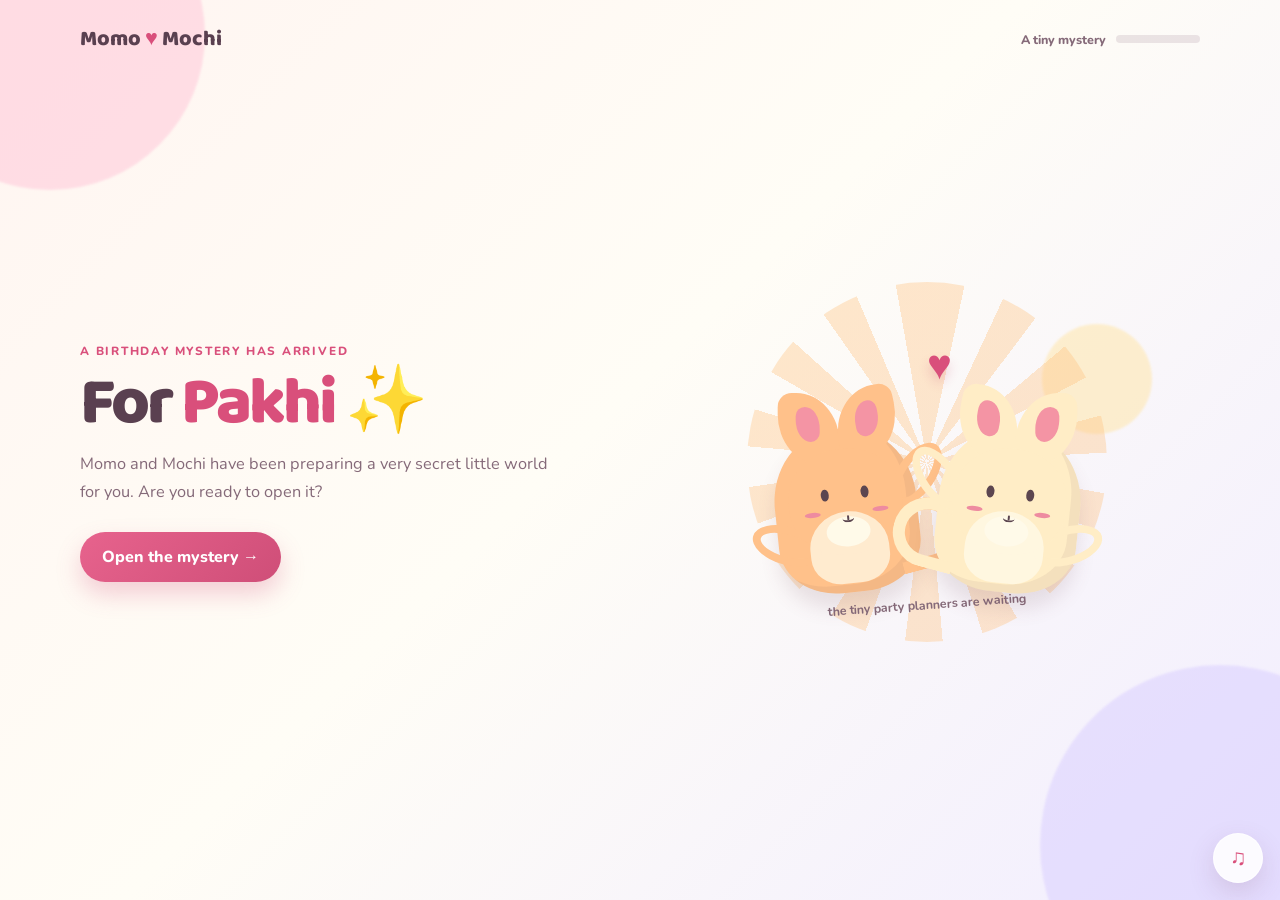
==== index.html @ 1a2eac7f "Add files via upload" ====
<!doctype html>
<html lang="en">
  <head>
    <meta charset="UTF-8" />
    <meta name="viewport" content="width=device-width, initial-scale=1.0" />
    <meta name="description" content="An interactive birthday surprise." />
    <meta name="theme-color" content="#ff93b5" />
    <title>A Birthday Mystery</title>
    <link rel="preconnect" href="https://fonts.googleapis.com" />
    <link rel="preconnect" href="https://fonts.gstatic.com" crossorigin />
    <link
      href="https://fonts.googleapis.com/css2?family=Baloo+2:wght@500;600;700;800&family=Nunito:wght@400;600;700;800&display=swap"
      rel="stylesheet"
    />
    <link rel="stylesheet" href="style.css" />
  </head>
  <body>
    <!--
      Add your own MP3 at assets/music/birthday-song.mp3.
      The music does not auto-play until the first button press, which keeps it
      compatible with mobile browsers and GitHub Pages.
    -->
    <audio id="birthdayMusic" loop preload="metadata">
      <source id="musicSource" src="assets/music/birthday-song.mp3" type="audio/mpeg" />
    </audio>

    <div class="falling-layer" id="fallingLayer" aria-hidden="true"></div>
    <div class="burst-layer" id="burstLayer" aria-hidden="true"></div>

    <button class="sound-button" id="soundButton" type="button" aria-label="Play background music" title="Music">
      <span aria-hidden="true">♫</span>
    </button>

    <main class="birthday-app" id="birthdayApp">
      <div class="background-shape shape-one" aria-hidden="true"></div>
      <div class="background-shape shape-two" aria-hidden="true"></div>
      <div class="background-shape shape-three" aria-hidden="true"></div>

      <header class="topbar">
        <a class="brand" href="#start" data-go="start" aria-label="Back to the first page">
          Momo <span>♥</span> Mochi
        </a>
        <div class="progress" aria-label="Birthday surprise progress">
          <span id="progressText">A tiny mystery</span>
          <span class="progress-track"><span id="progressFill"></span></span>
        </div>
      </header>

      <!-- START -->
      <section class="screen is-active" id="start" data-step="0" aria-labelledby="startTitle">
        <div class="copy-block">
          <p class="eyebrow">A birthday mystery has arrived</p>
          <h1 id="startTitle">For <span data-partner-name>my favourite person</span> ✨</h1>
          <p>
            Momo and Mochi have been preparing a very secret little world for you.
            Are you ready to open it?
          </p>
          <button class="primary-button" type="button" data-go="lock">
            Open the mystery <span aria-hidden="true">→</span>
          </button>
        </div>
        <div class="scene start-scene">
          <div class="character-stage" data-character="wave" aria-hidden="true"></div>
          <span class="scene-label">the tiny party planners are waiting</span>
        </div>
      </section>

      <!-- PASSCODE -->
      <section class="screen" id="lock" data-step="1" hidden aria-labelledby="lockTitle">
        <div class="copy-block center-copy">
          <p class="eyebrow">First little challenge</p>
          <h2 id="lockTitle">The secret door is locked 🔐</h2>
          <p>Enter the special number that only you should know.</p>

          <label class="sr-only" for="passcodeInput">Secret passcode</label>
          <input
            class="passcode-input"
            id="passcodeInput"
            type="password"
            inputmode="numeric"
            autocomplete="off"
            maxlength="8"
            aria-describedby="passcodeHint passcodeMessage"
            placeholder="• • • •"
          />
          <p class="hint" id="passcodeHint">Hint: choose something sweet, not easy to guess.</p>

          <div class="keypad" aria-label="Passcode keypad">
            <button type="button" data-key="1">1</button><button type="button" data-key="2">2</button><button type="button" data-key="3">3</button>
            <button type="button" data-key="4">4</button><button type="button" data-key="5">5</button><button type="button" data-key="6">6</button>
            <button type="button" data-key="7">7</button><button type="button" data-key="8">8</button><button type="button" data-key="9">9</button>
            <button type="button" data-key="back" aria-label="Remove last digit">⌫</button><button type="button" data-key="0">0</button><button type="button" id="unlockButton" class="key-confirm" aria-label="Unlock">♥</button>
          </div>
          <p class="status-message" id="passcodeMessage" aria-live="polite"></p>
        </div>
        <div class="scene lock-scene">
          <div class="lock-illustration" aria-hidden="true">🔒</div>
          <div class="character-stage" data-character="think" aria-hidden="true"></div>
        </div>
      </section>

      <!-- WRONG PASSCODE -->
      <section class="screen" id="wrong-code" data-step="1" hidden aria-labelledby="wrongTitle">
        <div class="copy-block center-copy">
          <p class="eyebrow">Uh-oh</p>
          <h2 id="wrongTitle">That door made a tiny “nope” 🥺</h2>
          <p>Even the cake is worried. Try the number that has a special meaning for us.</p>
          <button class="primary-button" type="button" data-go="lock">Try again <span aria-hidden="true">↻</span></button>
        </div>
        <div class="scene"><div class="character-stage" data-character="sad" aria-hidden="true"></div></div>
      </section>

      <!-- YES / NO -->
      <section class="screen" id="question" data-step="2" hidden aria-labelledby="questionTitle">
        <div class="copy-block">
          <p class="eyebrow">Door unlocked!</p>
          <h2 id="questionTitle">There is a surprise behind the next cloud…</h2>
          <p>Do you really, really want to see it?</p>
          <div class="button-row">
            <button class="primary-button" type="button" data-go="envelopes">Yes, show me! 💕</button>
            <button class="secondary-button" type="button" data-go="nope">No 🙈</button>
          </div>
        </div>
        <div class="scene"><div class="character-stage" data-character="excited" aria-hidden="true"></div></div>
      </section>

      <!-- NO DETOUR -->
      <section class="screen" id="nope" data-step="2" hidden aria-labelledby="nopeTitle">
        <div class="copy-block center-copy">
          <p class="eyebrow">Wrong answer, cutie</p>
          <h2 id="nopeTitle">Mochi is asking very politely… 🥺</h2>
          <p>Could you go back and press “Yes”? The mystery gets shy when you say no.</p>
          <button class="primary-button" type="button" data-go="question">Okay okay, YES 💗</button>
        </div>
        <div class="scene"><div class="character-stage" data-character="please" aria-hidden="true"></div></div>
      </section>

      <!-- ENVELOPES -->
      <section class="screen" id="envelopes" data-step="3" hidden aria-labelledby="envelopeTitle">
        <div class="copy-block">
          <p class="eyebrow">Mystery number one</p>
          <h2 id="envelopeTitle">Pick a tiny love note 💌</h2>
          <p>One of these envelopes is waiting to whisper something sweet.</p>
          <div class="envelope-choices" id="envelopeChoices">
            <button class="envelope-button" type="button" data-note="0" aria-label="Open pink envelope">💌</button>
            <button class="envelope-button" type="button" data-note="1" aria-label="Open yellow envelope">💛</button>
            <button class="envelope-button" type="button" data-note="2" aria-label="Open purple envelope">💜</button>
          </div>
          <div class="note-reveal" id="noteReveal" aria-live="polite">
            <p>Choose an envelope, birthday girl.</p>
          </div>
          <button class="primary-button continue-button" id="envelopeNext" type="button" data-go="memories" hidden>
            Find the next clue <span aria-hidden="true">→</span>
          </button>
        </div>
        <div class="scene"><div class="character-stage" data-character="letter" aria-hidden="true"></div></div>
      </section>

      <!-- MEMORY GAME -->
      <section class="screen" id="memories" data-step="4" hidden aria-labelledby="memoryTitle">
        <div class="copy-block">
          <p class="eyebrow">Mystery number two</p>
          <h2 id="memoryTitle">Collect the three floating hearts</h2>
          <p>They each hold a little reason why you are so loved. Tap every heart.</p>
          <div class="heart-game" id="heartGame" aria-live="polite">
            <button class="memory-heart heart-a" type="button" data-memory="0" aria-label="Reveal memory one">♥</button>
            <button class="memory-heart heart-b" type="button" data-memory="1" aria-label="Reveal memory two">♥</button>
            <button class="memory-heart heart-c" type="button" data-memory="2" aria-label="Reveal memory three">♥</button>
          </div>
          <p class="status-message" id="memoryMessage">0 of 3 hearts collected</p>
          <button class="primary-button continue-button" id="memoryNext" type="button" data-go="wish" disabled>
            One last mystery <span aria-hidden="true">→</span>
          </button>
        </div>
        <div class="scene"><div class="character-stage" data-character="love" aria-hidden="true"></div></div>
      </section>

      <!-- CANDLE -->
      <section class="screen" id="wish" data-step="5" hidden aria-labelledby="wishTitle">
        <div class="copy-block">
          <p class="eyebrow">The final mystery</p>
          <h2 id="wishTitle">Make the prettiest wish ✨</h2>
          <p>Close your eyes for a second, wish for something beautiful, then blow out the candle.</p>
          <button class="primary-button" id="blowButton" type="button">Blow the candle <span aria-hidden="true">💨</span></button>
          <p class="status-message" id="wishMessage" aria-live="polite"></p>
        </div>
        <div class="scene cake-scene">
          <div class="birthday-cake" id="birthdayCake" aria-label="A birthday cake with a lit candle" role="img">
            <span class="flame"></span><span class="candle"></span><span class="cake-icing"></span><span class="cake-top"></span><span class="cake-bottom"></span><span class="cake-plate"></span>
          </div>
          <div class="character-stage cake-characters" data-character="cheer" aria-hidden="true"></div>
        </div>
      </section>

      <!-- FINALE AND PHOTOS -->
      <section class="screen" id="finale" data-step="6" hidden aria-labelledby="finaleTitle">
        <div class="copy-block center-copy final-copy">
          <p class="eyebrow">Happy birthday, <span data-partner-name>love</span>!</p>
          <h2 id="finaleTitle">You are my favourite kind of magic. 🎂</h2>
          <p data-final-message>May you always find happiness in the little things, courage when life gets difficult, and plenty of moments that make you smile.</p>
          <div class="photo-gallery" id="photoGallery" aria-label="Your memories together">
            <figure class="photo-card"><img data-photo="0" alt="A favourite memory" /><figcaption>our little world</figcaption></figure>
            <figure class="photo-card"><img data-photo="1" alt="A favourite memory" /><figcaption>you make me smile</figcaption></figure>
            <figure class="photo-card"><img data-photo="2" alt="A favourite memory" /><figcaption>more adventures</figcaption></figure>
            <figure class="photo-card"><img data-photo="3" alt="A favourite memory" /><figcaption>just us</figcaption></figure>
            <figure class="photo-card"><img data-photo="4" alt="A favourite memory" /><figcaption>forever favourite</figcaption></figure>
            <figure class="photo-card"><img data-photo="5" alt="A favourite memory" /><figcaption>one more hug</figcaption></figure>
          </div>
          <p class="signature">Made with a whole lot of love,<br /><strong data-your-name>Your Name</strong> ♥</p>
          <button class="secondary-button replay-button" id="replayButton" type="button">Replay the surprise ↻</button>
        </div>
        <div class="scene finale-scene"><div class="character-stage" data-character="celebrate" aria-hidden="true"></div></div>
      </section>
    </main>

    <noscript>This birthday surprise needs JavaScript turned on for its buttons and mysteries.</noscript>
    <script src="script.js"></script>
  </body>
</html>
---- style.css ----
:root {
  --ink: #5a4050;
  --muted: #856a79;
  --pink: #f2749b;
  --pink-dark: #d94f7b;
  --pink-soft: #ffe1eb;
  --peach: #ffc58d;
  --cream: #fff0cb;
  --lavender: #ddd1ff;
  --yellow: #ffe18e;
  --paper: #fffdf7;
  --shadow: 0 22px 60px rgba(125, 70, 94, 0.16);
}

* { box-sizing: border-box; }
html { scroll-behavior: smooth; }
body {
  min-width: 320px;
  min-height: 100vh;
  margin: 0;
  overflow-x: hidden;
  color: var(--ink);
  background: #fff5f4;
  font-family: "Nunito", Arial, sans-serif;
}
button, input { font: inherit; }
button { -webkit-tap-highlight-color: transparent; }
button:focus-visible, a:focus-visible, input:focus-visible {
  outline: 3px solid #6d5487;
  outline-offset: 4px;
}

.sr-only {
  position: absolute;
  width: 1px;
  height: 1px;
  padding: 0;
  overflow: hidden;
  clip: rect(0, 0, 0, 0);
  white-space: nowrap;
  border: 0;
}

.birthday-app {
  position: relative;
  min-height: 100vh;
  overflow: hidden;
  background: linear-gradient(135deg, #fff5f1 0%, #fffdf6 47%, #f1edff 100%);
}

.background-shape {
  position: absolute;
  z-index: 0;
  border-radius: 50%;
  opacity: 0.52;
  filter: blur(1px);
  pointer-events: none;
}
.shape-one { top: -120px; left: -105px; width: 310px; height: 310px; background: #ffc6d8; }
.shape-two { right: -120px; bottom: -125px; width: 360px; height: 360px; background: #d9ceff; }
.shape-three { top: 36%; right: 10%; width: 110px; height: 110px; background: #ffe5a7; }

.topbar {
  position: relative;
  z-index: 4;
  display: flex;
  align-items: center;
  justify-content: space-between;
  width: min(1120px, calc(100% - 40px));
  margin: 0 auto;
  padding: 22px 0;
}
.brand {
  color: var(--ink);
  font-family: "Baloo 2", cursive;
  font-size: 1.35rem;
  font-weight: 800;
  text-decoration: none;
}
.brand span { color: var(--pink-dark); }
.progress { display: flex; align-items: center; gap: 10px; color: var(--muted); font-size: 0.78rem; font-weight: 800; }
.progress-track { display: block; width: 84px; height: 8px; overflow: hidden; border-radius: 999px; background: rgba(122, 82, 105, 0.14); }
.progress-track span { display: block; width: 0; height: 100%; border-radius: inherit; background: linear-gradient(90deg, var(--pink), #f6b274); transition: width 450ms ease; }

.screen {
  position: relative;
  z-index: 1;
  display: grid;
  grid-template-columns: minmax(280px, 0.94fr) minmax(300px, 1.06fr);
  align-items: center;
  gap: clamp(22px, 7vw, 100px);
  width: min(1120px, calc(100% - 40px));
  min-height: calc(100vh - 84px);
  margin: 0 auto;
  padding: 24px 0 72px;
}
.screen[hidden] { display: none; }
.screen.is-active { animation: rise-in 500ms ease both; }

.copy-block { max-width: 540px; }
.center-copy { text-align: center; justify-self: center; }
.center-copy > p { margin-right: auto; margin-left: auto; }
.eyebrow {
  margin: 0 0 9px;
  color: var(--pink-dark);
  font-size: 0.74rem;
  font-weight: 800;
  letter-spacing: 0.15em;
  text-transform: uppercase;
}
h1, h2 {
  margin: 0 0 15px;
  color: var(--ink);
  font-family: "Baloo 2", cursive;
  font-size: clamp(2.55rem, 5.2vw, 4.75rem);
  font-weight: 800;
  letter-spacing: -0.045em;
  line-height: 0.98;
}
h1 span, h2 span { color: var(--pink-dark); }
p { max-width: 510px; margin: 0; color: var(--muted); font-size: 1.02rem; line-height: 1.68; }

.primary-button, .secondary-button {
  margin-top: 26px;
  padding: 14px 22px;
  border: 0;
  border-radius: 999px;
  cursor: pointer;
  font-weight: 800;
  transition: transform 180ms ease, box-shadow 180ms ease, background 180ms ease;
}
.primary-button { color: #fff; background: linear-gradient(135deg, #e7638d, #cf4e78); box-shadow: 0 12px 24px rgba(209, 77, 118, 0.26); }
.primary-button:hover:not(:disabled) { transform: translateY(-3px) rotate(-1deg); box-shadow: 0 17px 28px rgba(209, 77, 118, 0.32); }
.secondary-button { color: #ae3e68; background: rgba(255, 226, 237, 0.95); box-shadow: 0 7px 17px rgba(125, 70, 94, 0.09); }
.secondary-button:hover { transform: translateY(-2px); background: #ffd7e6; }
.primary-button:disabled { cursor: not-allowed; opacity: 0.54; box-shadow: none; }
.button-row { display: flex; flex-wrap: wrap; gap: 12px; }.button-row button { margin-top: 24px; }.button-row .secondary-button { margin-left: 0; }

.scene { position: relative; display: grid; min-height: 430px; place-items: center; }
.scene-label { position: absolute; bottom: 15%; color: var(--muted); font-size: 0.78rem; font-weight: 700; transform: rotate(-4deg); }
.start-scene::before, .finale-scene::before {
  position: absolute;
  width: min(32vw, 360px);
  aspect-ratio: 1;
  border-radius: 50%;
  background: repeating-conic-gradient(from 0deg, rgba(255, 193, 125, 0.36) 0 12deg, transparent 12deg 25deg);
  content: "";
}

/* Original cute cat pair. It avoids using unlicensed third-party character art. */
.character-stage { position: relative; z-index: 1; width: min(100%, 390px); min-height: 290px; }
.buddy-pair { position: absolute; bottom: 0; left: 50%; width: 350px; height: 270px; transform: translateX(-50%); }
.buddy {
  position: absolute;
  bottom: 15px;
  width: 142px;
  height: 164px;
  border-radius: 47% 47% 42% 42% / 45% 45% 30% 30%;
  background: var(--cat-colour);
  box-shadow: inset -10px -8px 0 rgba(112, 74, 80, 0.08), 0 15px 20px rgba(111, 70, 84, 0.14);
  transform-origin: bottom center;
}
.buddy-peach { --cat-colour: #ffc18a; left: 32px; transform: rotate(-6deg); }
.buddy-cream { --cat-colour: #ffedc6; right: 31px; transform: rotate(6deg); }
.buddy::before, .buddy::after {
  position: absolute;
  z-index: -1;
  bottom: 34px;
  width: 55px;
  height: 22px;
  border: 8px solid var(--cat-colour);
  border-radius: 50%;
  content: "";
}
.buddy::before { left: -27px; transform: rotate(22deg); }
.buddy::after { right: -27px; transform: rotate(-22deg); }
.cat-ear { position: absolute; top: -39px; width: 62px; height: 72px; border-radius: 14px 70% 16px 70%; background: var(--cat-colour); }
.ear-left { left: 11px; transform: rotate(6deg); }.ear-right { right: 11px; transform: scaleX(-1) rotate(6deg); }
.cat-ear::after { position: absolute; top: 14px; left: 18px; width: 24px; height: 35px; border-radius: 10px 70% 10px 70%; background: #f494a4; content: ""; }
.cat-face { position: absolute; top: 20px; left: 14px; width: 114px; height: 106px; border-radius: 47%; background: var(--cat-colour); }
.cat-face::after { position: absolute; bottom: 8px; left: 35px; width: 44px; height: 30px; border-radius: 50%; background: #fff8e8; content: ""; }
.cat-eye { position: absolute; z-index: 1; top: 39px; width: 8px; height: 12px; border-radius: 50%; background: #5c4650; }.eye-left { left: 33px; }.eye-right { right: 33px; }
.cat-blush { position: absolute; z-index: 2; top: 61px; width: 16px; height: 5px; border-radius: 50%; background: #ee8ba0; }.blush-left { left: 15px; }.blush-right { right: 15px; }
.cat-mouth { position: absolute; z-index: 3; top: 65px; left: 52px; width: 12px; height: 9px; border-bottom: 2px solid #5c4650; border-radius: 50%; }
.cat-mouth::after { position: absolute; top: 2px; left: 5px; width: 2px; height: 5px; border-radius: 2px; background: #5c4650; content: ""; }
.cat-belly { position: absolute; bottom: 9px; left: 31px; width: 79px; height: 72px; border-radius: 50% 50% 38% 38%; background: rgba(255, 251, 235, 0.72); }
.cat-tail { position: absolute; z-index: -2; right: -42px; bottom: 17px; width: 67px; height: 70px; border: 12px solid var(--cat-colour); border-left: 0; border-radius: 0 60px 60px 0; transform: rotate(-9deg); }.buddy-cream .cat-tail { right: auto; left: -42px; border-right: 0; border-left: 12px solid var(--cat-colour); border-radius: 60px 0 0 60px; transform: rotate(9deg); }
.pair-heart { position: absolute; top: 0; left: 50%; z-index: 2; color: var(--pink-dark); font-size: 42px; text-shadow: 0 7px 12px rgba(190, 57, 100, 0.2); animation: heart-bob 1.8s ease-in-out infinite; }
.pose-wave .buddy-peach::after { bottom: 92px; right: -38px; transform: rotate(-50deg); }.pose-wave .buddy-cream::before { bottom: 88px; left: -38px; transform: rotate(49deg); }
.pose-think .buddy { animation: bob 2.7s ease-in-out infinite; }.pose-think .pair-heart { animation-delay: 0.5s; }
.pose-sad .buddy { filter: saturate(0.85); }.pose-sad .buddy-cream { transform: rotate(6deg) translateY(12px); }.pose-sad .pair-heart { animation: sad-float 2.2s ease-in-out infinite; }
.pose-excited .buddy-peach { animation: hop 1.4s ease-in-out infinite; }.pose-excited .buddy-cream { animation: hop 1.4s 0.3s ease-in-out infinite; }
.pose-please .buddy { transform: scale(0.93); }.pose-please .pair-heart { font-size: 50px; }.pose-letter .buddy-peach::after { bottom: 83px; right: -41px; transform: rotate(-42deg); }
.pose-love .buddy { animation: bob 2.5s ease-in-out infinite; }.pose-cheer .buddy::before, .pose-cheer .buddy::after, .pose-celebrate .buddy::before, .pose-celebrate .buddy::after { bottom: 103px; }.pose-cheer .buddy-peach::after, .pose-celebrate .buddy-peach::after { transform: rotate(-65deg); }.pose-cheer .buddy-cream::before, .pose-celebrate .buddy-cream::before { transform: rotate(65deg); }.pose-celebrate .buddy { animation: hop 1.4s ease-in-out infinite; }

.lock-scene { min-height: 460px; }.lock-illustration { position: absolute; top: 4%; z-index: 2; font-size: 65px; filter: drop-shadow(0 10px 10px rgba(125, 70, 94, 0.15)); animation: lock-wiggle 2.8s ease-in-out infinite; }
.passcode-input {
  display: block;
  width: min(290px, 100%);
  min-height: 53px;
  margin: 25px auto 8px;
  padding: 10px 16px;
  border: 2px solid #f2ceda;
  border-radius: 17px;
  color: var(--pink-dark);
  background: rgba(255, 255, 255, 0.78);
  font-size: 1.25rem;
  font-weight: 800;
  letter-spacing: 0.42em;
  text-align: center;
}
.passcode-input::placeholder { color: #d8bcc7; letter-spacing: 0.12em; }
.hint { font-size: 0.77rem; }.keypad { display: grid; grid-template-columns: repeat(3, 1fr); gap: 8px; width: min(290px, 100%); margin: 18px auto 0; }.keypad button { min-height: 49px; border: 1px solid #f4d9e2; border-radius: 13px; cursor: pointer; color: var(--ink); background: rgba(255,255,255,0.85); font-weight: 800; box-shadow: 0 5px 10px rgba(125, 70, 94, 0.06); transition: transform 130ms ease, background 130ms ease; }.keypad button:hover { transform: translateY(-2px); background: #fff; }.keypad .key-confirm { color: #fff; background: var(--pink-dark); }
.status-message { min-height: 26px; margin-top: 14px; color: var(--pink-dark); font-size: 0.87rem; font-weight: 800; }

.envelope-choices { display: flex; gap: 13px; margin-top: 23px; }.envelope-button { display: grid; width: 73px; height: 67px; place-items: center; border: 0; border-radius: 18px; cursor: pointer; background: rgba(255,255,255,0.78); box-shadow: 0 8px 18px rgba(125, 70, 94, 0.11); font-size: 37px; transition: transform 190ms ease, box-shadow 190ms ease; }.envelope-button:hover, .envelope-button.is-open { transform: translateY(-8px) rotate(-4deg); box-shadow: 0 15px 25px rgba(125, 70, 94, 0.16); }.envelope-button:nth-child(2) { transform: rotate(4deg); }.envelope-button:nth-child(2):hover, .envelope-button:nth-child(2).is-open { transform: translateY(-8px) rotate(4deg); }.envelope-button:nth-child(3) { transform: rotate(-2deg); }
.note-reveal { min-height: 98px; margin-top: 18px; padding: 14px 17px; border: 1px dashed #eea7bb; border-radius: 18px; background: rgba(255, 250, 246, 0.72); }.note-reveal span { color: var(--pink-dark); font-size: 0.72rem; font-weight: 800; letter-spacing: 0.1em; text-transform: uppercase; }.note-reveal p { margin-top: 4px; font-size: 0.91rem; }.continue-button[hidden] { display: none; }

.heart-game { position: relative; width: min(330px, 100%); height: 200px; margin-top: 18px; overflow: hidden; border-radius: 28px; background: rgba(255,255,255,0.48); }.memory-heart { position: absolute; width: 60px; height: 60px; border: 0; cursor: pointer; color: var(--pink-dark); background: transparent; font-size: 48px; line-height: 1; filter: drop-shadow(0 7px 6px rgba(205, 65, 107, 0.23)); animation: heart-bob 1.8s ease-in-out infinite; transition: transform 180ms ease, color 180ms ease; }.memory-heart:hover { transform: scale(1.18); }.heart-a { top: 22px; left: 31px; }.heart-b { right: 29px; bottom: 25px; animation-delay: -0.7s; }.heart-c { top: 32px; right: 93px; color: #b174e0; animation-delay: -1.1s; }.memory-heart.is-found { color: #f3ba55; animation: none; transform: scale(0.9); cursor: default; }

.cake-scene { min-height: 485px; }.birthday-cake { position: relative; z-index: 2; width: 280px; height: 320px; filter: drop-shadow(0 20px 17px rgba(125, 70, 94, 0.16)); }.cake-plate { position: absolute; bottom: 12px; left: 0; width: 280px; height: 30px; border-radius: 50%; background: #d6cced; }.cake-bottom { position: absolute; bottom: 32px; left: 31px; width: 219px; height: 91px; border-radius: 18px 18px 29px 29px; background: #ffbe91; }.cake-top { position: absolute; bottom: 105px; left: 51px; width: 178px; height: 84px; border-radius: 18px 18px 9px 9px; background: #ef8eaa; }.cake-icing { position: absolute; z-index: 1; bottom: 167px; left: 52px; width: 177px; height: 29px; border-radius: 50%; background: #fff0cb; }.cake-icing::after { position: absolute; top: 10px; left: 15px; width: 25px; height: 30px; border-radius: 0 0 30px 30px; background: #fff0cb; box-shadow: 49px 5px 0 #fff0cb, 103px 0 0 #fff0cb; content: ""; }.candle { position: absolute; z-index: 3; bottom: 187px; left: 132px; width: 17px; height: 70px; border-radius: 7px 7px 2px 2px; background: repeating-linear-gradient(45deg, #d3c2ff 0 8px, #fff5a7 8px 16px); }.flame { position: absolute; z-index: 4; bottom: 248px; left: 128px; width: 25px; height: 41px; border-radius: 50% 50% 50% 0; background: #ffd062; box-shadow: 0 0 25px #ffd062; transform: rotate(45deg); animation: flicker 0.8s ease-in-out infinite alternate; transition: opacity 360ms ease, transform 360ms ease; }.birthday-cake.is-blown .flame { transform: rotate(45deg) scale(0.05); opacity: 0; }.birthday-cake.is-blown::after { position: absolute; z-index: 6; top: 15px; left: 125px; color: #a99aaf; content: "💨"; font-size: 36px; animation: puff 1s ease-out both; }.cake-characters { position: absolute; bottom: -73px; transform: scale(0.67); }

.final-copy { max-width: 760px; grid-column: 1 / -1; }.final-copy > p { max-width: 620px; }.finale-scene { display: none; }.photo-gallery { display: grid; grid-template-columns: repeat(3, minmax(100px, 1fr)); gap: 10px; max-width: 620px; margin: 26px auto 8px; }.photo-card { position: relative; min-height: 124px; margin: 0; overflow: hidden; border: 8px solid #fff; border-radius: 7px; background: linear-gradient(145deg, #ffdce8, #ece3ff); box-shadow: 0 10px 18px rgba(125, 70, 94, 0.12); transform: rotate(-2.2deg); }.photo-card:nth-child(2n) { transform: rotate(2deg); }.photo-card:nth-child(3n) { transform: rotate(-0.5deg); }.photo-card::before { position: absolute; top: 42%; right: 5px; left: 5px; color: #a47d92; content: "add a favourite photo"; font-size: 0.67rem; font-weight: 800; text-align: center; }.photo-card::after { position: absolute; top: 16px; left: 50%; width: 37px; height: 25px; border: 4px solid rgba(255,255,255,0.66); border-radius: 50%; content: ""; transform: translateX(-50%); }.photo-card img { position: relative; z-index: 1; display: none; width: 100%; aspect-ratio: 1 / 0.82; object-fit: cover; }.photo-card.has-image img { display: block; }.photo-card.has-image::before, .photo-card.has-image::after { display: none; }.photo-card figcaption { position: relative; z-index: 2; min-height: 29px; padding-top: 4px; color: #9b6e82; background: #fff; font-family: "Baloo 2", cursive; font-size: 0.72rem; text-align: center; }.signature { margin-top: 23px; color: var(--pink-dark); font-family: "Baloo 2", cursive; font-size: 1.12rem; line-height: 1.4; }.replay-button { margin-top: 16px; }

.sound-button { position: fixed; right: 17px; bottom: 17px; z-index: 20; display: grid; width: 50px; height: 50px; place-items: center; padding: 0; border: 1px solid rgba(255,255,255,0.8); border-radius: 50%; cursor: pointer; color: var(--pink-dark); background: rgba(255,255,255,0.88); box-shadow: 0 10px 26px rgba(125, 70, 94, 0.17); font-size: 22px; transition: transform 180ms ease; }.sound-button:hover { transform: rotate(-10deg) scale(1.06); }.sound-button.is-playing { color: #fff; background: var(--pink-dark); animation: music-pulse 1.5s ease-in-out infinite; }
.falling-layer, .burst-layer { position: fixed; z-index: 12; inset: 0; overflow: hidden; pointer-events: none; }.falling-layer { z-index: 0; }.falling-item { position: absolute; top: -45px; left: var(--left); color: #f583a3; font-size: var(--size); opacity: 0.7; animation: fall-down var(--duration) linear var(--delay) infinite; }.burst-item { position: absolute; z-index: 15; color: var(--pink-dark); font-size: clamp(17px, 2.4vw, 31px); animation: burst 1.5s ease-out both; }

@keyframes rise-in { from { opacity: 0; transform: translateY(15px); } to { opacity: 1; transform: translateY(0); } }
@keyframes fall-down { to { transform: translate3d(38px, 112vh, 0) rotate(500deg); opacity: 0.15; } }
@keyframes burst { to { transform: translate(var(--x), var(--y)) rotate(var(--rotate)) scale(0.45); opacity: 0; } }
@keyframes bob { 50% { transform: translateY(-11px) rotate(-4deg); } }
@keyframes hop { 50% { transform: translateY(-24px) rotate(-7deg); } }
@keyframes heart-bob { 50% { transform: translateY(-12px) scale(1.13); } }
@keyframes sad-float { 50% { transform: translateY(9px) rotate(8deg); } }
@keyframes lock-wiggle { 45%, 55% { transform: rotate(0); } 48% { transform: rotate(-8deg); } 52% { transform: rotate(8deg); } }
@keyframes flicker { to { transform: rotate(42deg) scale(0.86, 1.1); } }
@keyframes puff { from { opacity: 0.1; transform: translateY(5px); } to { opacity: 0; transform: translate(44px, -42px); } }
@keyframes music-pulse { 50% { box-shadow: 0 0 0 8px rgba(217, 79, 123, 0.15), 0 10px 26px rgba(125, 70, 94, 0.17); } }

@media (max-width: 760px) {
  .topbar { width: min(100% - 30px, 600px); padding: 17px 0; }.brand { font-size: 1.18rem; }.progress { gap: 6px; font-size: 0.7rem; }.progress-track { width: 60px; }
  .screen { grid-template-columns: 1fr; align-content: center; gap: 4px; width: min(100% - 34px, 600px); min-height: calc(100vh - 70px); padding: 12px 0 58px; text-align: center; }.copy-block { justify-self: center; }.copy-block > p { margin-right: auto; margin-left: auto; }.scene { min-height: 288px; }.start-scene { grid-row: 1; }.start-scene + * { grid-row: 2; }.screen#start .copy-block { grid-row: 2; }.screen#start .scene { grid-row: 1; }.character-stage { width: 330px; min-height: 260px; }.buddy-pair { transform: translateX(-50%) scale(0.87); transform-origin: bottom center; }.scene-label { bottom: 2%; }.lock-scene { min-height: 310px; }.lock-illustration { top: 0; font-size: 49px; }.button-row { justify-content: center; }.envelope-choices { justify-content: center; }.note-reveal { text-align: left; }.heart-game { margin-right: auto; margin-left: auto; text-align: left; }.cake-scene { min-height: 340px; }.birthday-cake { transform: scale(0.78); transform-origin: bottom center; }.cake-characters { bottom: -94px; }.photo-gallery { grid-template-columns: repeat(3, 1fr); gap: 7px; }.photo-card { min-height: 91px; border-width: 5px; }.photo-card::before { font-size: 0.55rem; }.photo-card figcaption { min-height: 24px; font-size: 0.59rem; }.photo-card::after { top: 8px; }.sound-button { right: 12px; bottom: 12px; width: 46px; height: 46px; }
}

@media (max-width: 410px) {
  h1, h2 { font-size: 2.5rem; }.topbar { width: calc(100% - 24px); }.screen { width: calc(100% - 28px); }.character-stage { width: 300px; }.buddy-pair { transform: translateX(-50%) scale(0.77); }.scene { min-height: 260px; }.photo-card { min-height: 80px; }.photo-card figcaption { display: none; }.envelope-button { width: 67px; }
}

@media (prefers-reduced-motion: reduce) {
  *, *::before, *::after { scroll-behavior: auto !important; animation-duration: 0.01ms !important; animation-iteration-count: 1 !important; transition-duration: 0.01ms !important; }
}
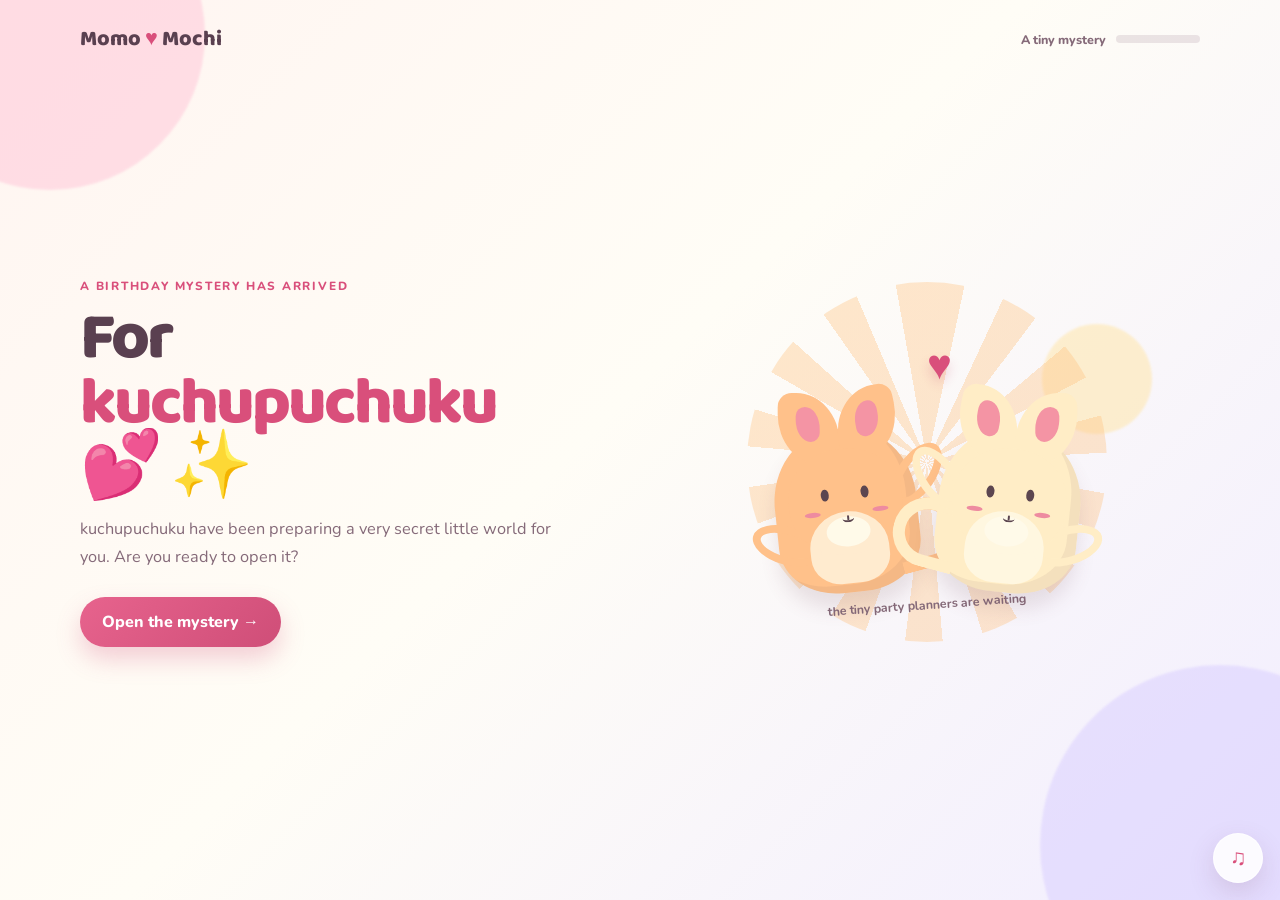
==== commit ba8f44ca: "Update index.html" ====
--- a/index.html
+++ b/index.html
@@ -52,7 +52,7 @@
           <p class="eyebrow">A birthday mystery has arrived</p>
           <h1 id="startTitle">For <span data-partner-name>my favourite person</span> ✨</h1>
           <p>
-            Momo and Mochi have been preparing a very secret little world for you.
+            kuchupuchuku have been preparing a very secret little world for you.
             Are you ready to open it?
           </p>
           <button class="primary-button" type="button" data-go="lock">
@@ -128,7 +128,7 @@
       <section class="screen" id="nope" data-step="2" hidden aria-labelledby="nopeTitle">
         <div class="copy-block center-copy">
           <p class="eyebrow">Wrong answer, cutie</p>
-          <h2 id="nopeTitle">Mochi is asking very politely… 🥺</h2>
+          <h2 id="nopeTitle">kuchupuchuku is asking very politely… 🥺</h2>
           <p>Could you go back and press “Yes”? The mystery gets shy when you say no.</p>
           <button class="primary-button" type="button" data-go="question">Okay okay, YES 💗</button>
         </div>
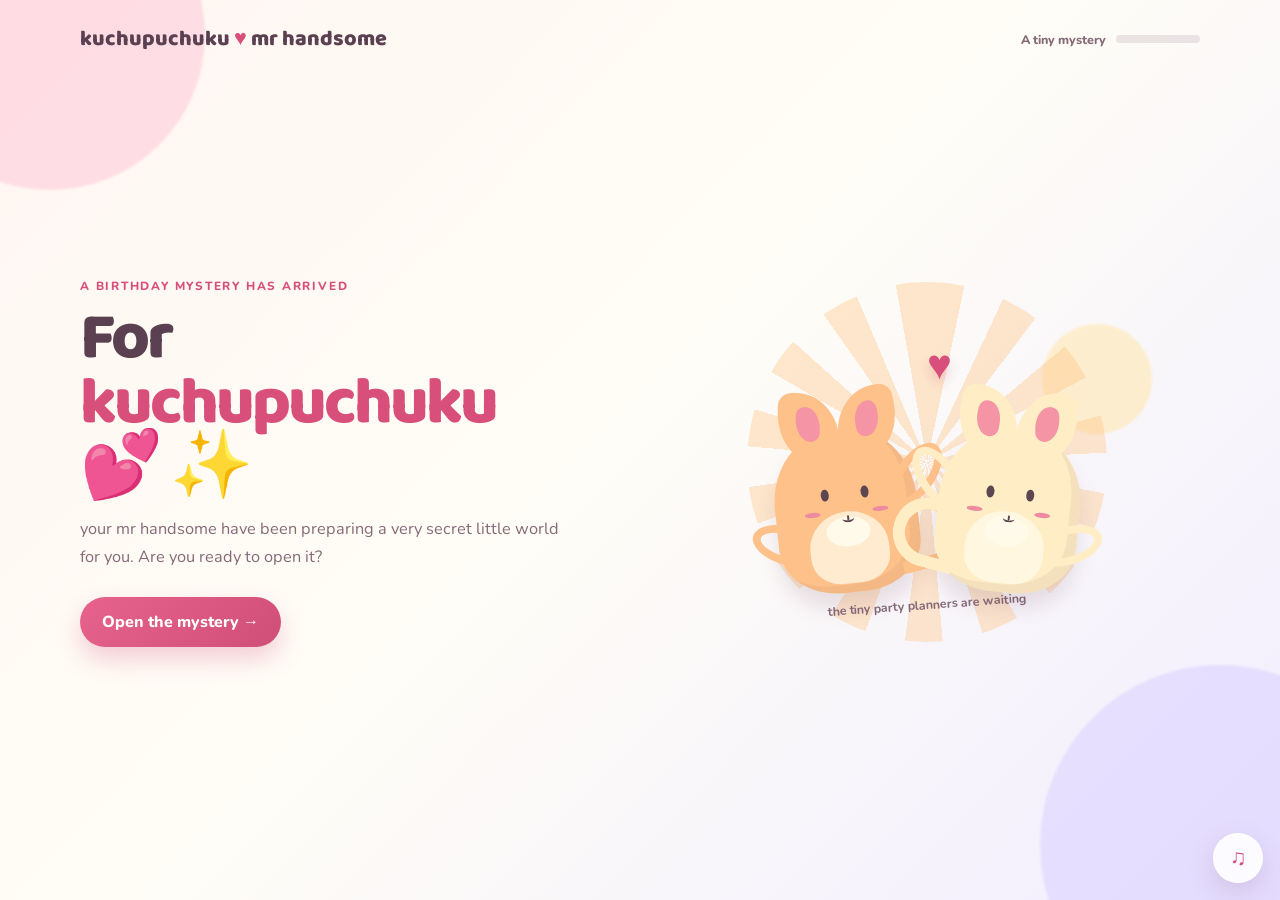
==== commit 0373a969: "Update index.html" ====
--- a/index.html
+++ b/index.html
@@ -38,7 +38,7 @@
 
       <header class="topbar">
         <a class="brand" href="#start" data-go="start" aria-label="Back to the first page">
-          Momo <span>♥</span> Mochi
+          kuchupuchuku <span>♥</span> mr handsome
         </a>
         <div class="progress" aria-label="Birthday surprise progress">
           <span id="progressText">A tiny mystery</span>
@@ -52,7 +52,7 @@
           <p class="eyebrow">A birthday mystery has arrived</p>
           <h1 id="startTitle">For <span data-partner-name>my favourite person</span> ✨</h1>
           <p>
-            kuchupuchuku have been preparing a very secret little world for you.
+            your mr handsome have been preparing a very secret little world for you.
             Are you ready to open it?
           </p>
           <button class="primary-button" type="button" data-go="lock">
@@ -128,7 +128,7 @@
       <section class="screen" id="nope" data-step="2" hidden aria-labelledby="nopeTitle">
         <div class="copy-block center-copy">
           <p class="eyebrow">Wrong answer, cutie</p>
-          <h2 id="nopeTitle">kuchupuchuku is asking very politely… 🥺</h2>
+          <h2 id="nopeTitle">mr handsome is asking very politely… 🥺</h2>
           <p>Could you go back and press “Yes”? The mystery gets shy when you say no.</p>
           <button class="primary-button" type="button" data-go="question">Okay okay, YES 💗</button>
         </div>
@@ -195,7 +195,7 @@
       <!-- FINALE AND PHOTOS -->
       <section class="screen" id="finale" data-step="6" hidden aria-labelledby="finaleTitle">
         <div class="copy-block center-copy final-copy">
-          <p class="eyebrow">Happy birthday, <span data-partner-name>love</span>!</p>
+          <p class="eyebrow">Happy birthday, <span data-partner-name>Ashwini</span>!</p>
           <h2 id="finaleTitle">You are my favourite kind of magic. 🎂</h2>
           <p data-final-message>May you always find happiness in the little things, courage when life gets difficult, and plenty of moments that make you smile.</p>
           <div class="photo-gallery" id="photoGallery" aria-label="Your memories together">
@@ -206,7 +206,7 @@
             <figure class="photo-card"><img data-photo="4" alt="A favourite memory" /><figcaption>forever favourite</figcaption></figure>
             <figure class="photo-card"><img data-photo="5" alt="A favourite memory" /><figcaption>one more hug</figcaption></figure>
           </div>
-          <p class="signature">Made with a whole lot of love,<br /><strong data-your-name>Your Name</strong> ♥</p>
+          <p class="signature">Made with a whole lot of love,<br /><strong data-your-name>supriyo</strong> ♥</p>
           <button class="secondary-button replay-button" id="replayButton" type="button">Replay the surprise ↻</button>
         </div>
         <div class="scene finale-scene"><div class="character-stage" data-character="celebrate" aria-hidden="true"></div></div>
